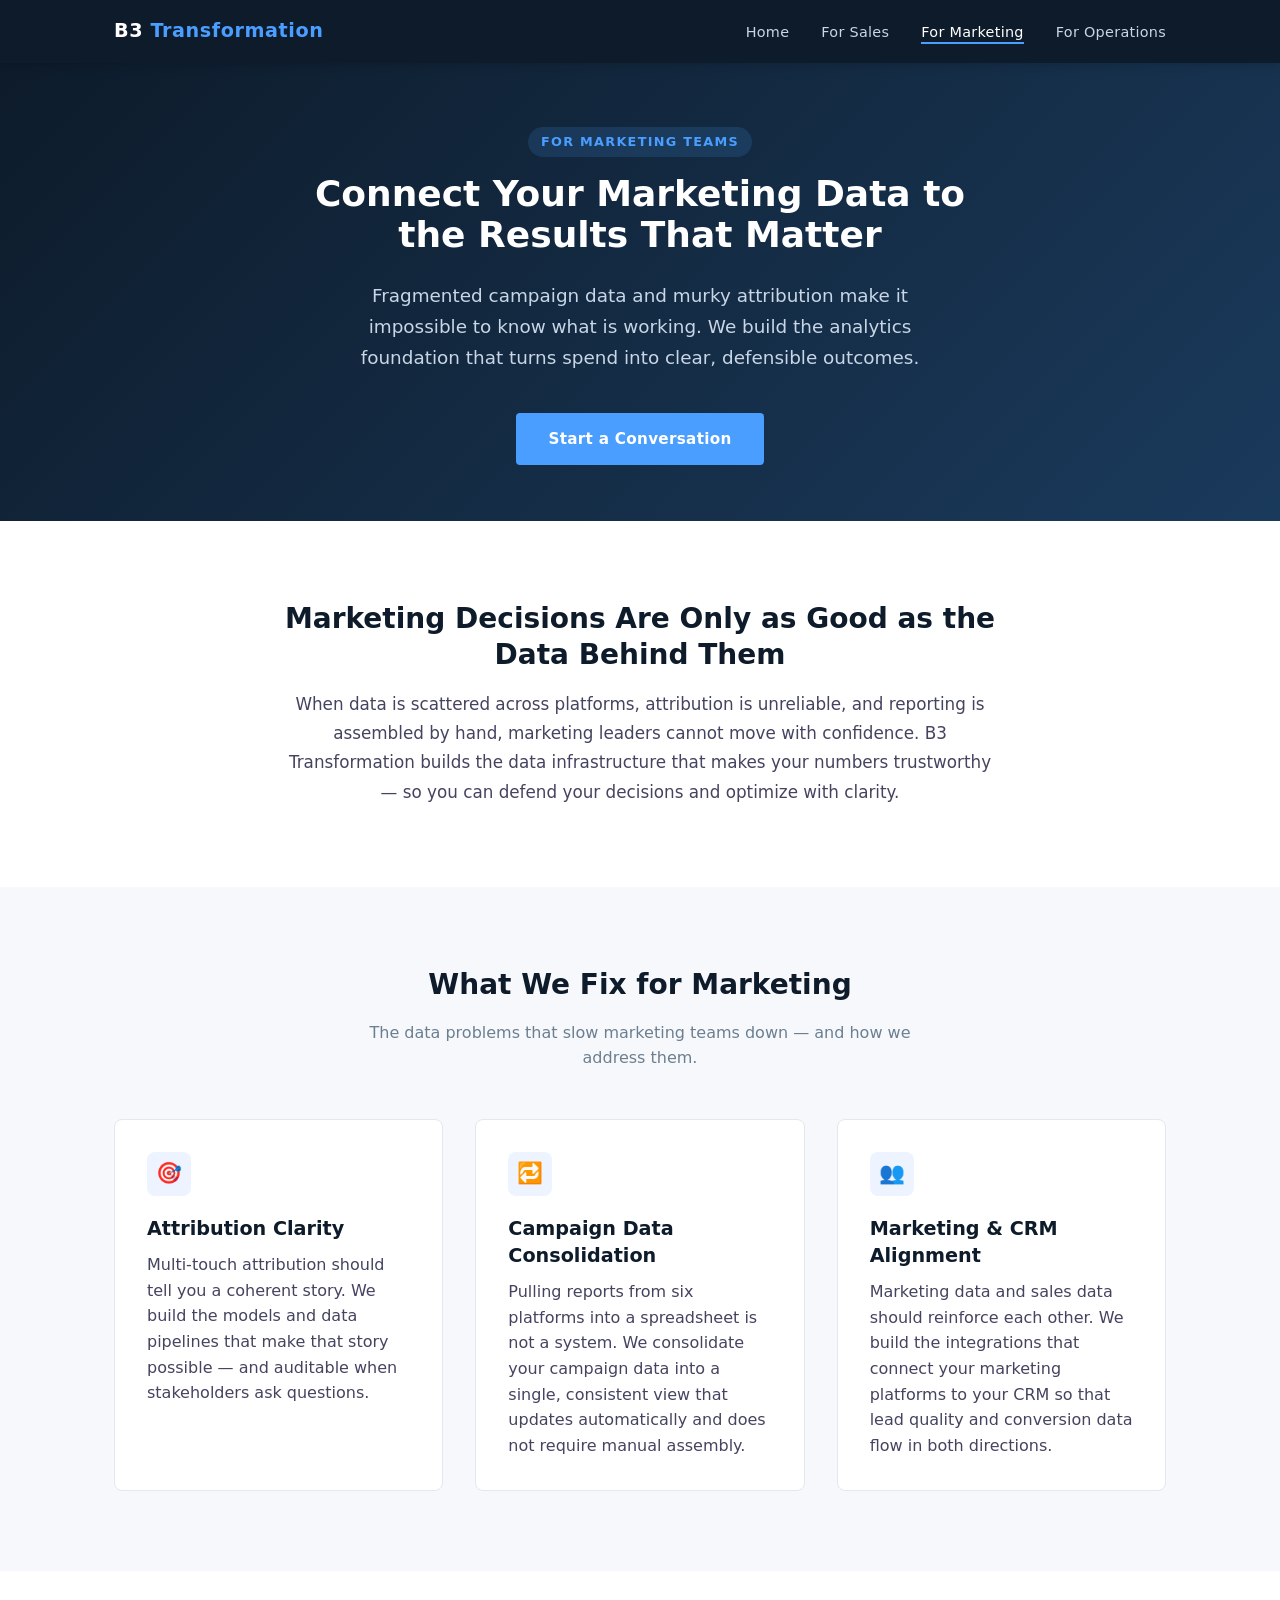
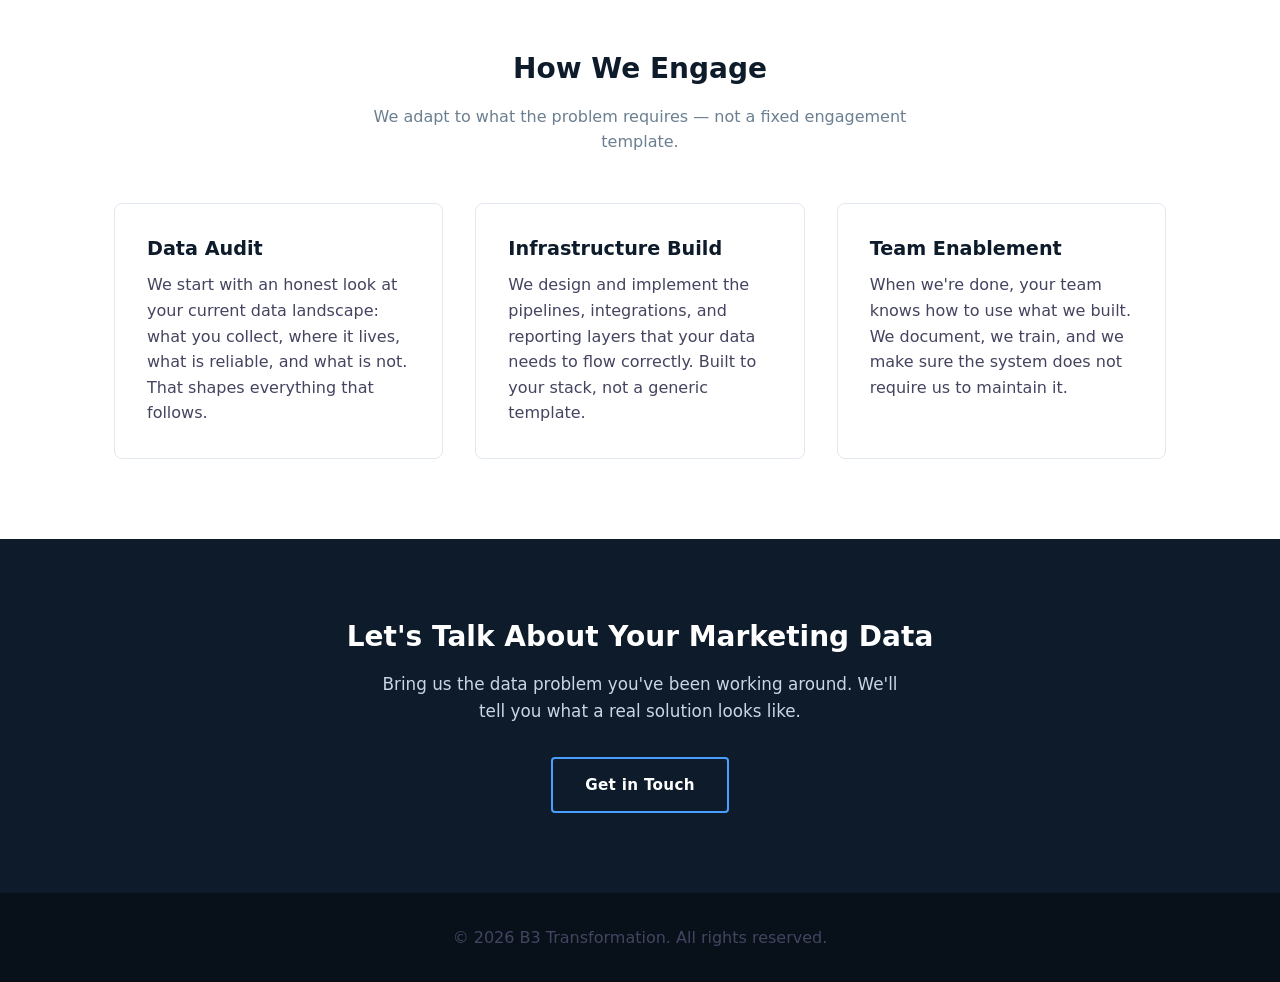
==== for-marketing.html @ 2b89413c "Add For Marketing sub-page" ====
<!DOCTYPE html>
<html lang="en">
<head>
  <meta charset="UTF-8" />
  <meta name="viewport" content="width=device-width, initial-scale=1.0" />
  <title>For Marketing — B3 Transformation</title>
  <link rel="stylesheet" href="css/style.css" />
</head>
<body>

  <!-- Navigation -->
  <nav class="nav" role="navigation" aria-label="Main navigation">
    <div class="nav__inner">
      <a href="index.html" class="nav__brand">B3 <span>Transformation</span></a>
      <ul class="nav__links">
        <li><a href="index.html">Home</a></li>
        <li><a href="for-sales.html">For Sales</a></li>
        <li><a href="for-marketing.html" class="active">For Marketing</a></li>
        <li><a href="for-operations.html">For Operations</a></li>
      </ul>
    </div>
  </nav>

  <!-- Hero -->
  <section class="hero hero--sub">
    <div class="container">
      <span class="audience-badge">For Marketing Teams</span>
      <h1 class="hero__headline">Connect Your Marketing Data to the Results That Matter</h1>
      <p class="hero__sub">
        Fragmented campaign data and murky attribution make it impossible to know
        what is working. We build the analytics foundation that turns spend into
        clear, defensible outcomes.
      </p>
      <a href="mailto:hello@b3transformation.com" class="btn btn--primary">Start a Conversation</a>
    </div>
  </section>

  <!-- Intro -->
  <section class="section">
    <div class="container">
      <div class="intro">
        <h2>Marketing Decisions Are Only as Good as the Data Behind Them</h2>
        <p>
          When data is scattered across platforms, attribution is unreliable, and
          reporting is assembled by hand, marketing leaders cannot move with confidence.
          B3 Transformation builds the data infrastructure that makes your numbers
          trustworthy — so you can defend your decisions and optimize with clarity.
        </p>
      </div>
    </div>
  </section>

  <!-- What We Fix -->
  <section class="section section--alt">
    <div class="container">
      <h2 class="section-heading">What We Fix for Marketing</h2>
      <p class="section-subhead">
        The data problems that slow marketing teams down — and how we address them.
      </p>

      <div class="cards">
        <div class="card">
          <div class="card__icon">&#127919;</div>
          <h3>Attribution Clarity</h3>
          <p>
            Multi-touch attribution should tell you a coherent story. We build the
            models and data pipelines that make that story possible — and auditable
            when stakeholders ask questions.
          </p>
        </div>

        <div class="card">
          <div class="card__icon">&#128257;</div>
          <h3>Campaign Data Consolidation</h3>
          <p>
            Pulling reports from six platforms into a spreadsheet is not a system.
            We consolidate your campaign data into a single, consistent view that
            updates automatically and does not require manual assembly.
          </p>
        </div>

        <div class="card">
          <div class="card__icon">&#128101;</div>
          <h3>Marketing &amp; CRM Alignment</h3>
          <p>
            Marketing data and sales data should reinforce each other. We build the
            integrations that connect your marketing platforms to your CRM so that
            lead quality and conversion data flow in both directions.
          </p>
        </div>
      </div>
    </div>
  </section>

  <!-- How We Engage -->
  <section class="section">
    <div class="container">
      <h2 class="section-heading">How We Engage</h2>
      <p class="section-subhead">
        We adapt to what the problem requires — not a fixed engagement template.
      </p>

      <div class="cards">
        <div class="card">
          <h3>Data Audit</h3>
          <p>
            We start with an honest look at your current data landscape: what you
            collect, where it lives, what is reliable, and what is not. That shapes
            everything that follows.
          </p>
        </div>

        <div class="card">
          <h3>Infrastructure Build</h3>
          <p>
            We design and implement the pipelines, integrations, and reporting layers
            that your data needs to flow correctly. Built to your stack, not a generic
            template.
          </p>
        </div>

        <div class="card">
          <h3>Team Enablement</h3>
          <p>
            When we're done, your team knows how to use what we built. We document,
            we train, and we make sure the system does not require us to maintain it.
          </p>
        </div>
      </div>
    </div>
  </section>

  <!-- CTA -->
  <section class="section cta">
    <div class="container">
      <h2>Let's Talk About Your Marketing Data</h2>
      <p>
        Bring us the data problem you've been working around. We'll tell you
        what a real solution looks like.
      </p>
      <a href="mailto:hello@b3transformation.com" class="btn btn--outline">Get in Touch</a>
    </div>
  </section>

  <!-- Footer -->
  <footer class="footer">
    <p>&copy; 2026 B3 Transformation. All rights reserved.</p>
  </footer>

</body>
</html>
---- css/style.css ----
/* ============================================================
   B3 Transformation — Base Stylesheet
   Clean, professional, mobile-responsive
   ============================================================ */

/* --- Reset & Base ----------------------------------------- */
*, *::before, *::after {
  box-sizing: border-box;
  margin: 0;
  padding: 0;
}

html {
  font-size: 16px;
  scroll-behavior: smooth;
}

body {
  font-family: 'Segoe UI', system-ui, -apple-system, sans-serif;
  color: #1a1a2e;
  background: #ffffff;
  line-height: 1.6;
}

img {
  max-width: 100%;
  display: block;
}

a {
  color: inherit;
  text-decoration: none;
}

/* --- Typography ------------------------------------------- */
h1 { font-size: 2.5rem; font-weight: 700; line-height: 1.2; }
h2 { font-size: 1.75rem; font-weight: 600; line-height: 1.3; }
h3 { font-size: 1.2rem;  font-weight: 600; line-height: 1.4; }
p  { font-size: 1rem;    color: #444460; }

/* --- Layout Utilities ------------------------------------- */
.container {
  max-width: 1100px;
  margin: 0 auto;
  padding: 0 1.5rem;
}

.section {
  padding: 5rem 0;
}

.section--alt {
  background: #f7f8fc;
}

/* --- Navigation ------------------------------------------- */
.nav {
  background: #0d1b2a;
  position: sticky;
  top: 0;
  z-index: 100;
  box-shadow: 0 2px 8px rgba(0,0,0,0.15);
}

.nav__inner {
  display: flex;
  align-items: center;
  justify-content: space-between;
  padding: 1rem 1.5rem;
  max-width: 1100px;
  margin: 0 auto;
}

.nav__brand {
  font-size: 1.2rem;
  font-weight: 700;
  color: #ffffff;
  letter-spacing: 0.03em;
}

.nav__brand span {
  color: #4a9eff;
}

.nav__links {
  display: flex;
  gap: 2rem;
  list-style: none;
}

.nav__links a {
  color: #c8d6e5;
  font-size: 0.9rem;
  font-weight: 500;
  letter-spacing: 0.02em;
  transition: color 0.2s;
  padding-bottom: 2px;
  border-bottom: 2px solid transparent;
}

.nav__links a:hover {
  color: #ffffff;
}

.nav__links a.active {
  color: #ffffff;
  border-bottom-color: #4a9eff;
}

/* --- Hero ------------------------------------------------- */
.hero {
  background: linear-gradient(135deg, #0d1b2a 0%, #1a3a5c 100%);
  color: #ffffff;
  padding: 6rem 0 5rem;
  text-align: center;
}

.hero__eyebrow {
  font-size: 0.85rem;
  font-weight: 600;
  letter-spacing: 0.12em;
  text-transform: uppercase;
  color: #4a9eff;
  margin-bottom: 1rem;
}

.hero__headline {
  font-size: 3rem;
  font-weight: 700;
  line-height: 1.15;
  max-width: 720px;
  margin: 0 auto 1.5rem;
}

.hero__sub {
  font-size: 1.15rem;
  color: #c8d6e5;
  max-width: 560px;
  margin: 0 auto 2.5rem;
  line-height: 1.7;
}

/* Sub-page hero (smaller) */
.hero--sub {
  padding: 4rem 0 3.5rem;
}

.hero--sub .hero__headline {
  font-size: 2.25rem;
}

/* --- Buttons ---------------------------------------------- */
.btn {
  display: inline-block;
  padding: 0.85rem 2rem;
  border-radius: 4px;
  font-size: 0.95rem;
  font-weight: 600;
  letter-spacing: 0.02em;
  cursor: pointer;
  transition: background 0.2s, transform 0.1s;
}

.btn:active {
  transform: translateY(1px);
}

.btn--primary {
  background: #4a9eff;
  color: #ffffff;
}

.btn--primary:hover {
  background: #2e88ef;
}

.btn--outline {
  background: transparent;
  color: #ffffff;
  border: 2px solid #4a9eff;
}

.btn--outline:hover {
  background: #4a9eff;
}

/* --- Intro Section ---------------------------------------- */
.intro {
  text-align: center;
  max-width: 720px;
  margin: 0 auto;
}

.intro h2 {
  margin-bottom: 1rem;
  color: #0d1b2a;
}

.intro p {
  font-size: 1.05rem;
  line-height: 1.75;
}

/* --- Cards Grid ------------------------------------------- */
.cards {
  display: grid;
  grid-template-columns: repeat(auto-fit, minmax(280px, 1fr));
  gap: 2rem;
  margin-top: 3rem;
}

.card {
  background: #ffffff;
  border: 1px solid #e2e8f0;
  border-radius: 8px;
  padding: 2rem;
  transition: box-shadow 0.2s;
}

.card:hover {
  box-shadow: 0 4px 20px rgba(0,0,0,0.08);
}

.card__icon {
  width: 44px;
  height: 44px;
  background: #eef4ff;
  border-radius: 8px;
  display: flex;
  align-items: center;
  justify-content: center;
  margin-bottom: 1.25rem;
  font-size: 1.3rem;
}

.card h3 {
  margin-bottom: 0.6rem;
  color: #0d1b2a;
}

/* --- CTA Section ------------------------------------------ */
.cta {
  text-align: center;
  background: #0d1b2a;
  color: #ffffff;
}

.cta h2 {
  margin-bottom: 1rem;
  color: #ffffff;
}

.cta p {
  color: #c8d6e5;
  max-width: 520px;
  margin: 0 auto 2rem;
  font-size: 1.05rem;
}

/* --- Footer ----------------------------------------------- */
.footer {
  background: #08111a;
  color: #6b7f90;
  text-align: center;
  padding: 2rem 1.5rem;
  font-size: 0.875rem;
}

.footer a {
  color: #4a9eff;
}

.footer a:hover {
  text-decoration: underline;
}

/* --- Section Heading helper ------------------------------- */
.section-heading {
  text-align: center;
  margin-bottom: 1rem;
  color: #0d1b2a;
}

.section-subhead {
  text-align: center;
  max-width: 580px;
  margin: 0 auto 3rem;
  color: #6b7f90;
  font-size: 1rem;
}

/* --- Audience badge (sub-pages) --------------------------- */
.audience-badge {
  display: inline-block;
  background: rgba(74,158,255,0.15);
  color: #4a9eff;
  font-size: 0.8rem;
  font-weight: 600;
  letter-spacing: 0.1em;
  text-transform: uppercase;
  padding: 0.3rem 0.8rem;
  border-radius: 20px;
  margin-bottom: 1rem;
}

/* --- Mobile ------------------------------------------------ */
@media (max-width: 768px) {
  h1                   { font-size: 2rem; }
  .hero__headline      { font-size: 2rem; }
  .hero--sub .hero__headline { font-size: 1.75rem; }
  h2                   { font-size: 1.5rem; }

  .nav__links {
    gap: 1.2rem;
  }

  .nav__links a {
    font-size: 0.82rem;
  }

  .section {
    padding: 3.5rem 0;
  }
}

@media (max-width: 540px) {
  .nav__inner {
    flex-direction: column;
    gap: 0.75rem;
    text-align: center;
  }

  .nav__links {
    flex-wrap: wrap;
    justify-content: center;
    gap: 0.75rem 1.2rem;
  }
}
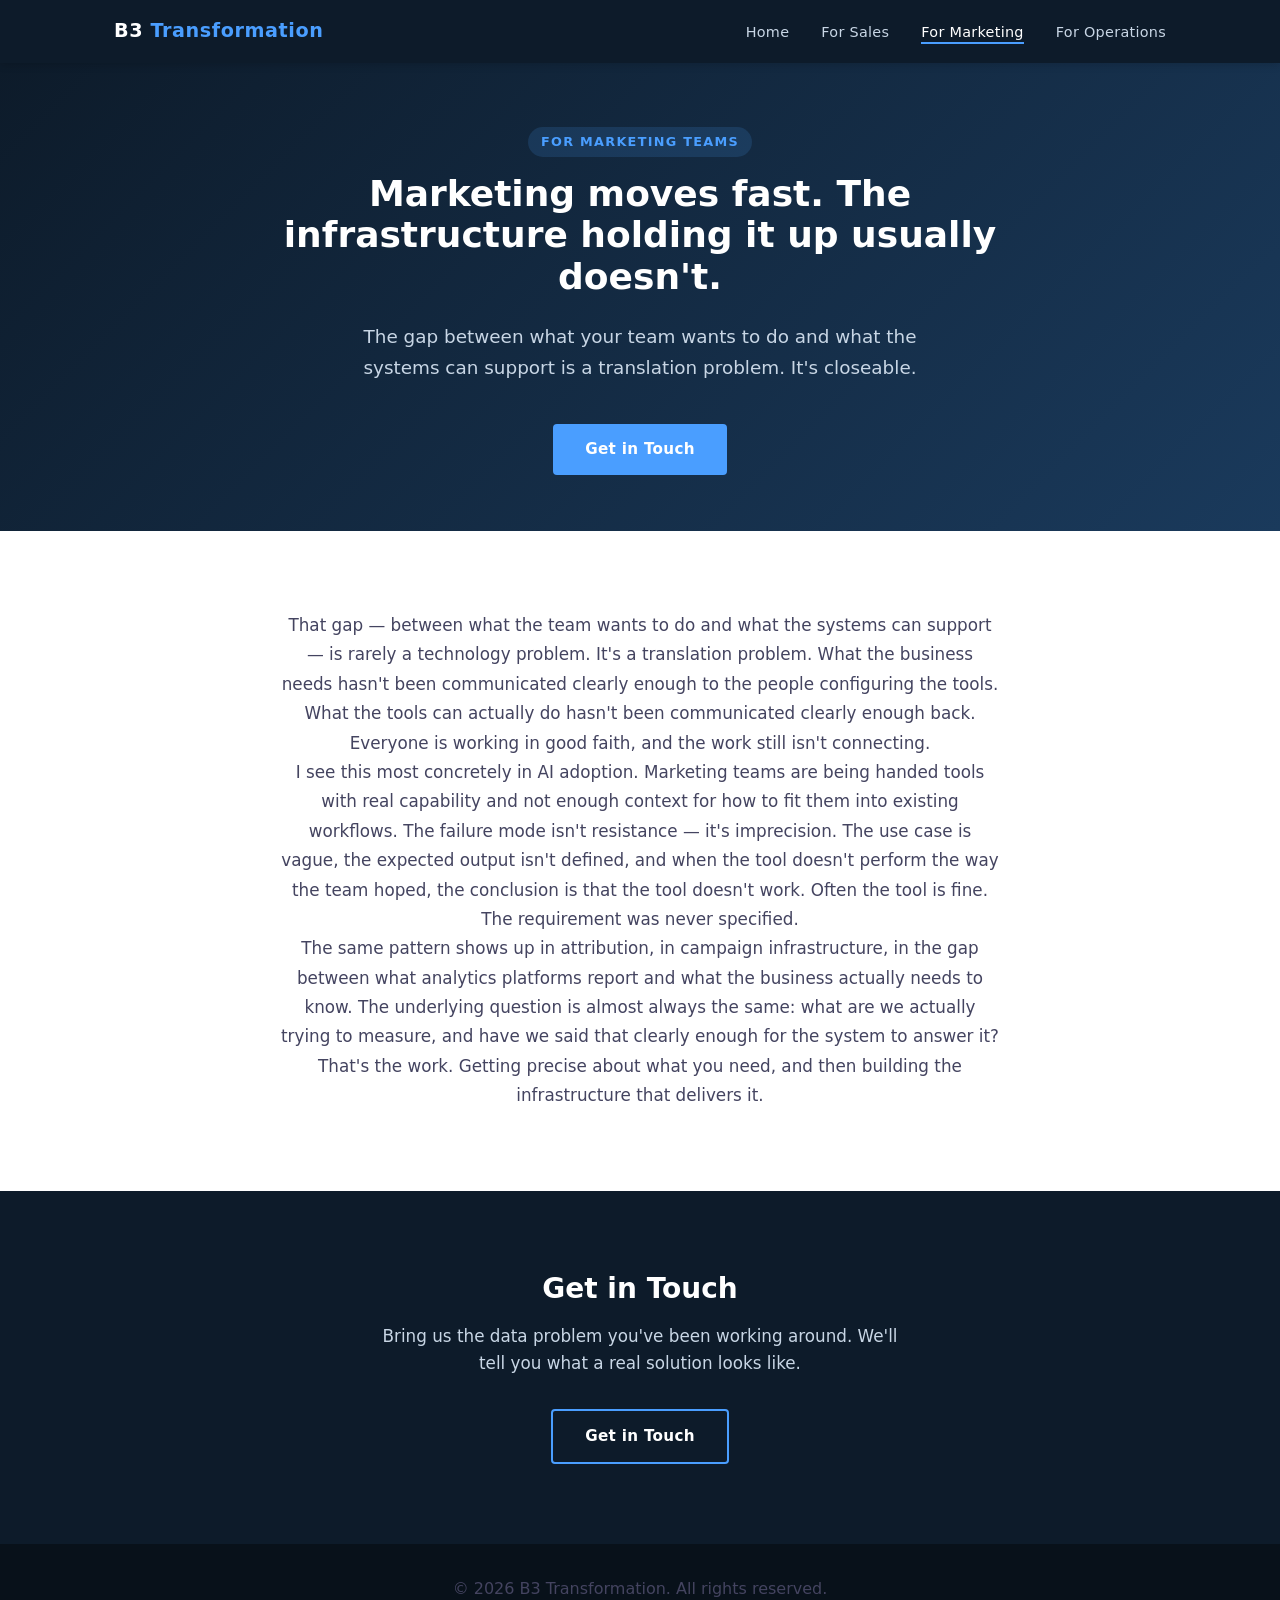
==== commit 382d54f9: "Replace placeholder copy on For Marketing page with final copy" ====
--- a/for-marketing.html
+++ b/for-marketing.html
@@ -1,151 +1,74 @@
-<!DOCTYPE html>
-<html lang="en">
-<head>
-  <meta charset="UTF-8" />
-  <meta name="viewport" content="width=device-width, initial-scale=1.0" />
-  <title>For Marketing — B3 Transformation</title>
-  <link rel="stylesheet" href="css/style.css" />
-</head>
-<body>
-
-  <!-- Navigation -->
-  <nav class="nav" role="navigation" aria-label="Main navigation">
-    <div class="nav__inner">
-      <a href="index.html" class="nav__brand">B3 <span>Transformation</span></a>
-      <ul class="nav__links">
-        <li><a href="index.html">Home</a></li>
-        <li><a href="for-sales.html">For Sales</a></li>
-        <li><a href="for-marketing.html" class="active">For Marketing</a></li>
-        <li><a href="for-operations.html">For Operations</a></li>
-      </ul>
-    </div>
-  </nav>
-
-  <!-- Hero -->
-  <section class="hero hero--sub">
-    <div class="container">
-      <span class="audience-badge">For Marketing Teams</span>
-      <h1 class="hero__headline">Connect Your Marketing Data to the Results That Matter</h1>
-      <p class="hero__sub">
-        Fragmented campaign data and murky attribution make it impossible to know
-        what is working. We build the analytics foundation that turns spend into
-        clear, defensible outcomes.
-      </p>
-      <a href="mailto:hello@b3transformation.com" class="btn btn--primary">Start a Conversation</a>
-    </div>
-  </section>
-
-  <!-- Intro -->
-  <section class="section">
-    <div class="container">
-      <div class="intro">
-        <h2>Marketing Decisions Are Only as Good as the Data Behind Them</h2>
-        <p>
-          When data is scattered across platforms, attribution is unreliable, and
-          reporting is assembled by hand, marketing leaders cannot move with confidence.
-          B3 Transformation builds the data infrastructure that makes your numbers
-          trustworthy — so you can defend your decisions and optimize with clarity.
-        </p>
-      </div>
-    </div>
-  </section>
-
-  <!-- What We Fix -->
-  <section class="section section--alt">
-    <div class="container">
-      <h2 class="section-heading">What We Fix for Marketing</h2>
-      <p class="section-subhead">
-        The data problems that slow marketing teams down — and how we address them.
-      </p>
-
-      <div class="cards">
-        <div class="card">
-          <div class="card__icon">&#127919;</div>
-          <h3>Attribution Clarity</h3>
-          <p>
-            Multi-touch attribution should tell you a coherent story. We build the
-            models and data pipelines that make that story possible — and auditable
-            when stakeholders ask questions.
-          </p>
-        </div>
-
-        <div class="card">
-          <div class="card__icon">&#128257;</div>
-          <h3>Campaign Data Consolidation</h3>
-          <p>
-            Pulling reports from six platforms into a spreadsheet is not a system.
-            We consolidate your campaign data into a single, consistent view that
-            updates automatically and does not require manual assembly.
-          </p>
-        </div>
-
-        <div class="card">
-          <div class="card__icon">&#128101;</div>
-          <h3>Marketing &amp; CRM Alignment</h3>
-          <p>
-            Marketing data and sales data should reinforce each other. We build the
-            integrations that connect your marketing platforms to your CRM so that
-            lead quality and conversion data flow in both directions.
-          </p>
-        </div>
-      </div>
-    </div>
-  </section>
-
-  <!-- How We Engage -->
-  <section class="section">
-    <div class="container">
-      <h2 class="section-heading">How We Engage</h2>
-      <p class="section-subhead">
-        We adapt to what the problem requires — not a fixed engagement template.
-      </p>
-
-      <div class="cards">
-        <div class="card">
-          <h3>Data Audit</h3>
-          <p>
-            We start with an honest look at your current data landscape: what you
-            collect, where it lives, what is reliable, and what is not. That shapes
-            everything that follows.
-          </p>
-        </div>
-
-        <div class="card">
-          <h3>Infrastructure Build</h3>
-          <p>
-            We design and implement the pipelines, integrations, and reporting layers
-            that your data needs to flow correctly. Built to your stack, not a generic
-            template.
-          </p>
-        </div>
-
-        <div class="card">
-          <h3>Team Enablement</h3>
-          <p>
-            When we're done, your team knows how to use what we built. We document,
-            we train, and we make sure the system does not require us to maintain it.
-          </p>
-        </div>
-      </div>
-    </div>
-  </section>
-
-  <!-- CTA -->
-  <section class="section cta">
-    <div class="container">
-      <h2>Let's Talk About Your Marketing Data</h2>
-      <p>
-        Bring us the data problem you've been working around. We'll tell you
-        what a real solution looks like.
-      </p>
-      <a href="mailto:hello@b3transformation.com" class="btn btn--outline">Get in Touch</a>
-    </div>
-  </section>
-
-  <!-- Footer -->
-  <footer class="footer">
-    <p>&copy; 2026 B3 Transformation. All rights reserved.</p>
-  </footer>
-
-</body>
-</html>
+<!DOCTYPE html>
+<html lang="en">
+<head>
+  <meta charset="UTF-8" />
+  <meta name="viewport" content="width=device-width, initial-scale=1.0" />
+  <title>For Marketing — B3 Transformation</title>
+  <link rel="stylesheet" href="css/style.css" />
+</head>
+<body>
+
+  <!-- Navigation -->
+  <nav class="nav" role="navigation" aria-label="Main navigation">
+    <div class="nav__inner">
+      <a href="index.html" class="nav__brand">B3 <span>Transformation</span></a>
+      <ul class="nav__links">
+        <li><a href="index.html">Home</a></li>
+        <li><a href="for-sales.html">For Sales</a></li>
+        <li><a href="for-marketing.html" class="active">For Marketing</a></li>
+        <li><a href="for-operations.html">For Operations</a></li>
+      </ul>
+    </div>
+  </nav>
+
+  <!-- Hero -->
+  <section class="hero hero--sub">
+    <div class="container">
+      <span class="audience-badge">For Marketing Teams</span>
+      <h1 class="hero__headline">Marketing moves fast. The infrastructure holding it up usually doesn't.</h1>
+      <p class="hero__sub">
+        The gap between what your team wants to do and what the systems can support is a translation problem. It's closeable.
+      </p>
+      <a href="mailto:hello@b3transformation.com" class="btn btn--primary">Get in Touch</a>
+    </div>
+  </section>
+
+  <!-- Body copy -->
+  <section class="section">
+    <div class="container">
+      <div class="intro">
+        <p>
+          That gap — between what the team wants to do and what the systems can support — is rarely a technology problem. It's a translation problem. What the business needs hasn't been communicated clearly enough to the people configuring the tools. What the tools can actually do hasn't been communicated clearly enough back. Everyone is working in good faith, and the work still isn't connecting.
+        </p>
+        <p>
+          I see this most concretely in AI adoption. Marketing teams are being handed tools with real capability and not enough context for how to fit them into existing workflows. The failure mode isn't resistance — it's imprecision. The use case is vague, the expected output isn't defined, and when the tool doesn't perform the way the team hoped, the conclusion is that the tool doesn't work. Often the tool is fine. The requirement was never specified.
+        </p>
+        <p>
+          The same pattern shows up in attribution, in campaign infrastructure, in the gap between what analytics platforms report and what the business actually needs to know. The underlying question is almost always the same: what are we actually trying to measure, and have we said that clearly enough for the system to answer it?
+        </p>
+        <p>
+          That's the work. Getting precise about what you need, and then building the infrastructure that delivers it.
+        </p>
+      </div>
+    </div>
+  </section>
+
+  <!-- CTA -->
+  <section class="section cta">
+    <div class="container">
+      <h2>Get in Touch</h2>
+      <p>
+        Bring us the data problem you've been working around. We'll tell you
+        what a real solution looks like.
+      </p>
+      <a href="mailto:hello@b3transformation.com" class="btn btn--outline">Get in Touch</a>
+    </div>
+  </section>
+
+  <!-- Footer -->
+  <footer class="footer">
+    <p>&copy; 2026 B3 Transformation. All rights reserved.</p>
+  </footer>
+
+</body>
+</html>
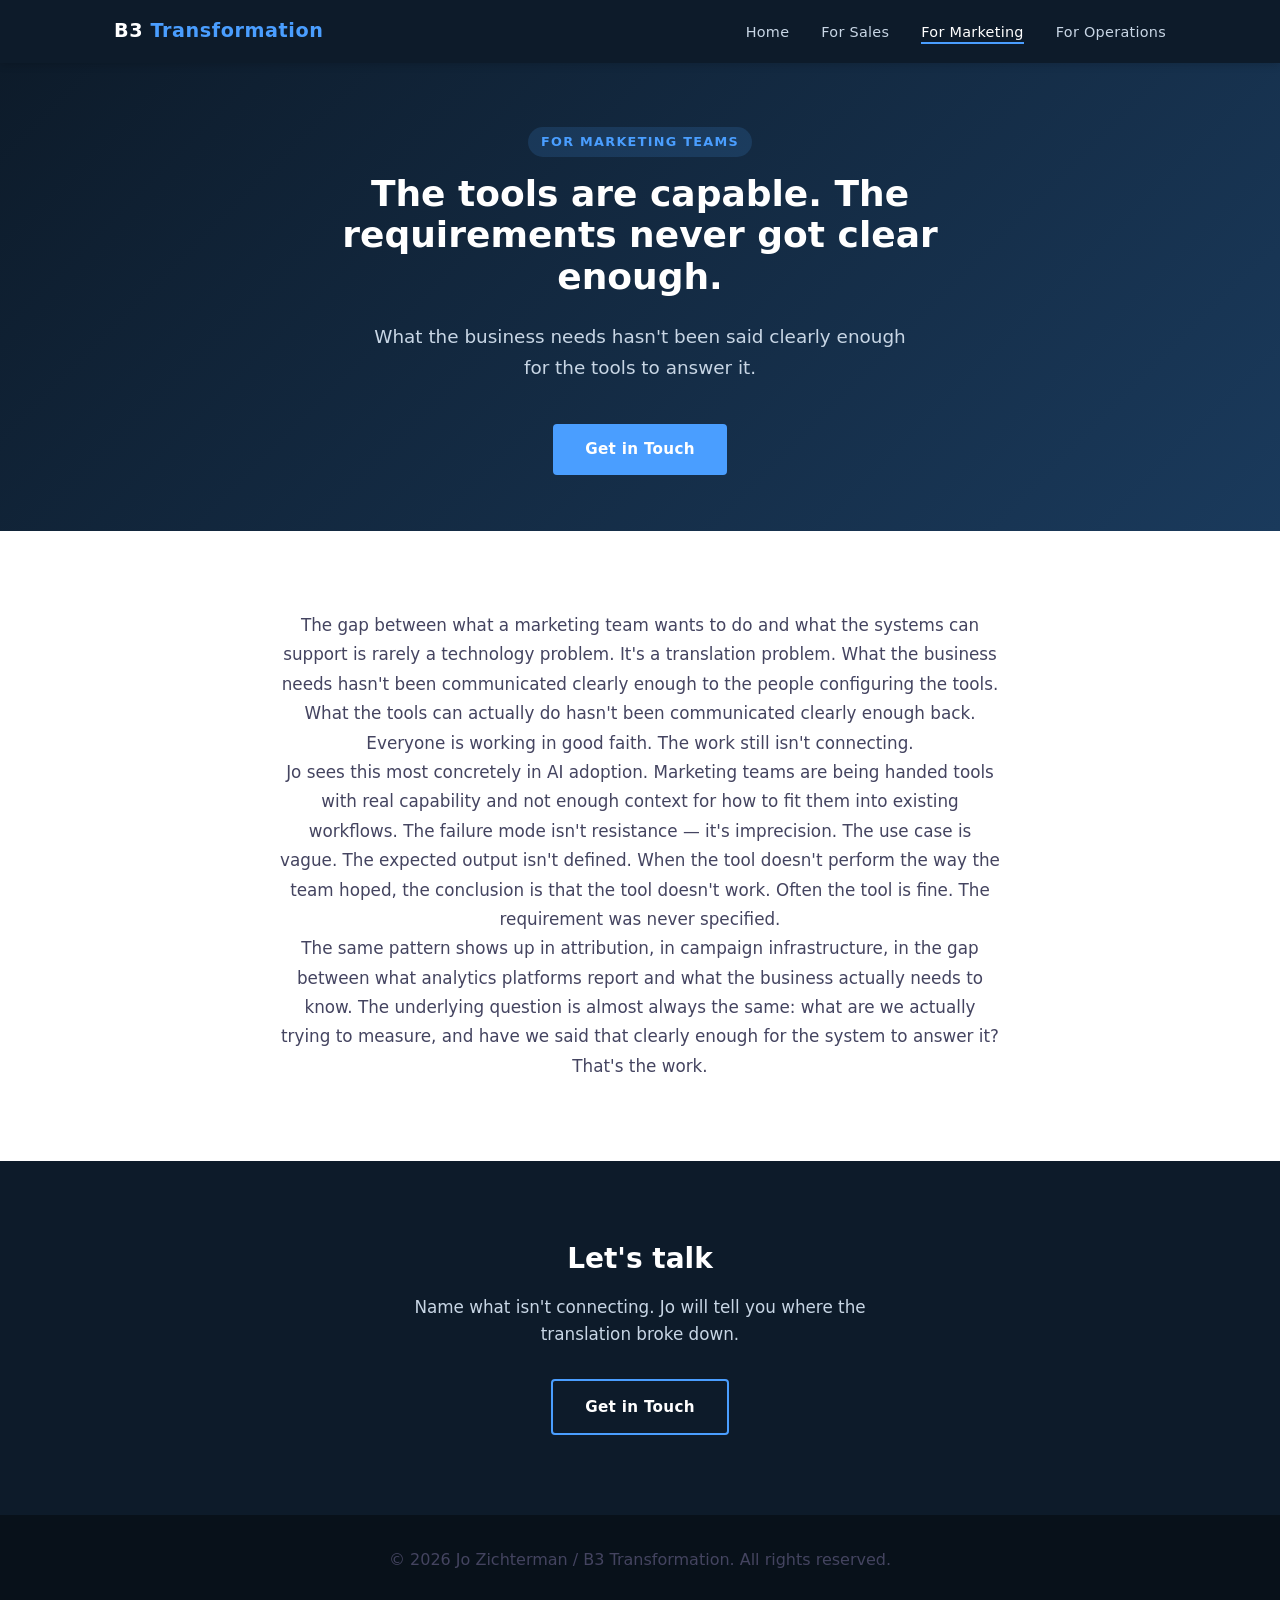
==== commit a739c23a: "Rewrite audience pages — first-person voice, Mark/Messaging Division edits" ====
--- a/for-marketing.html
+++ b/for-marketing.html
@@ -25,10 +25,8 @@
   <section class="hero hero--sub">
     <div class="container">
       <span class="audience-badge">For Marketing Teams</span>
-      <h1 class="hero__headline">Marketing moves fast. The infrastructure holding it up usually doesn't.</h1>
-      <p class="hero__sub">
-        The gap between what your team wants to do and what the systems can support is a translation problem. It's closeable.
-      </p>
+      <h1 class="hero__headline">The tools are capable. The requirements never got clear enough.</h1>
+      <p class="hero__sub">What the business needs hasn't been said clearly enough for the tools to answer it.</p>
       <a href="mailto:hello@b3transformation.com" class="btn btn--primary">Get in Touch</a>
     </div>
   </section>
@@ -38,17 +36,15 @@
     <div class="container">
       <div class="intro">
         <p>
-          That gap — between what the team wants to do and what the systems can support — is rarely a technology problem. It's a translation problem. What the business needs hasn't been communicated clearly enough to the people configuring the tools. What the tools can actually do hasn't been communicated clearly enough back. Everyone is working in good faith, and the work still isn't connecting.
+          The gap between what a marketing team wants to do and what the systems can support is rarely a technology problem. It's a translation problem. What the business needs hasn't been communicated clearly enough to the people configuring the tools. What the tools can actually do hasn't been communicated clearly enough back. Everyone is working in good faith. The work still isn't connecting.
         </p>
         <p>
-          I see this most concretely in AI adoption. Marketing teams are being handed tools with real capability and not enough context for how to fit them into existing workflows. The failure mode isn't resistance — it's imprecision. The use case is vague, the expected output isn't defined, and when the tool doesn't perform the way the team hoped, the conclusion is that the tool doesn't work. Often the tool is fine. The requirement was never specified.
+          Jo sees this most concretely in AI adoption. Marketing teams are being handed tools with real capability and not enough context for how to fit them into existing workflows. The failure mode isn't resistance — it's imprecision. The use case is vague. The expected output isn't defined. When the tool doesn't perform the way the team hoped, the conclusion is that the tool doesn't work. Often the tool is fine. The requirement was never specified.
         </p>
         <p>
           The same pattern shows up in attribution, in campaign infrastructure, in the gap between what analytics platforms report and what the business actually needs to know. The underlying question is almost always the same: what are we actually trying to measure, and have we said that clearly enough for the system to answer it?
         </p>
-        <p>
-          That's the work. Getting precise about what you need, and then building the infrastructure that delivers it.
-        </p>
+        <p>That's the work.</p>
       </div>
     </div>
   </section>
@@ -56,18 +52,15 @@
   <!-- CTA -->
   <section class="section cta">
     <div class="container">
-      <h2>Get in Touch</h2>
-      <p>
-        Bring us the data problem you've been working around. We'll tell you
-        what a real solution looks like.
-      </p>
+      <h2>Let's talk</h2>
+      <p>Name what isn't connecting. Jo will tell you where the translation broke down.</p>
       <a href="mailto:hello@b3transformation.com" class="btn btn--outline">Get in Touch</a>
     </div>
   </section>
 
   <!-- Footer -->
   <footer class="footer">
-    <p>&copy; 2026 B3 Transformation. All rights reserved.</p>
+    <p>&copy; 2026 Jo Zichterman / B3 Transformation. All rights reserved.</p>
   </footer>
 
 </body>
